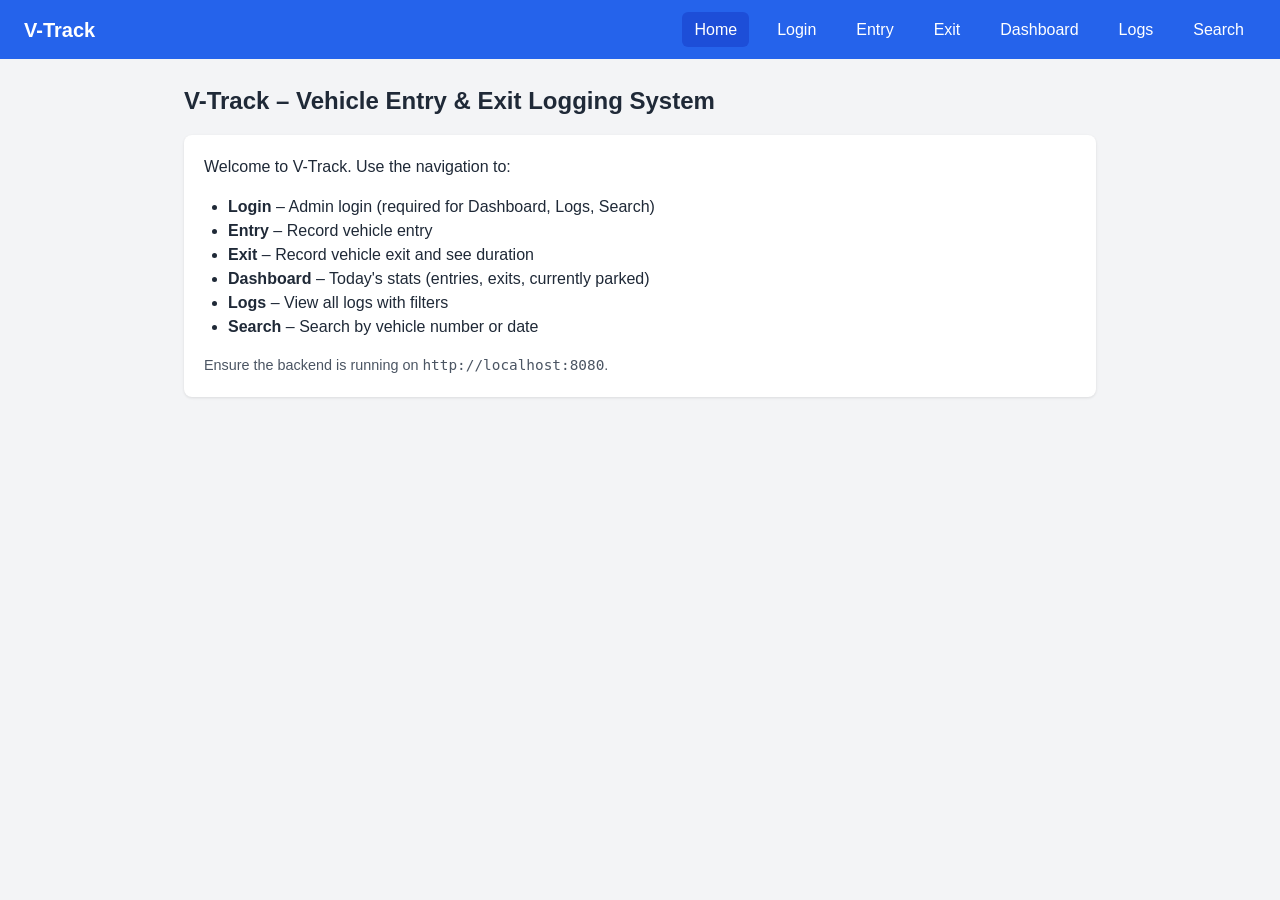
==== frontend/index.html @ 91839b7a "Initial commit: V-Track backend and frontend" ====
<!DOCTYPE html>
<html lang="en">
<head>
  <meta charset="UTF-8">
  <meta name="viewport" content="width=device-width, initial-scale=1.0">
  <title>V-Track - Vehicle Entry & Exit Logging</title>
  <link rel="stylesheet" href="css/styles.css">
</head>
<body>
  <nav class="nav">
    <span class="nav-brand">V-Track</span>
    <div class="nav-links">
      <a href="index.html" class="active">Home</a>
      <a href="login.html">Login</a>
      <a href="entry.html">Entry</a>
      <a href="exit.html">Exit</a>
      <a href="dashboard.html">Dashboard</a>
      <a href="logs.html">Logs</a>
      <a href="search.html">Search</a>
    </div>
  </nav>

  <div class="container">
    <h1 class="page-title">V-Track – Vehicle Entry & Exit Logging System</h1>
    <div class="card">
      <p>Welcome to V-Track. Use the navigation to:</p>
      <ul style="margin: 1rem 0 1rem 1.5rem;">
        <li><strong>Login</strong> – Admin login (required for Dashboard, Logs, Search)</li>
        <li><strong>Entry</strong> – Record vehicle entry</li>
        <li><strong>Exit</strong> – Record vehicle exit and see duration</li>
        <li><strong>Dashboard</strong> – Today's stats (entries, exits, currently parked)</li>
        <li><strong>Logs</strong> – View all logs with filters</li>
        <li><strong>Search</strong> – Search by vehicle number or date</li>
      </ul>
      <p class="text-muted">Ensure the backend is running on <code>http://localhost:8080</code>.</p>
    </div>
  </div>

  <script src="js/api.js"></script>
</body>
</html>
---- frontend/css/styles.css ----
/* ===========================================
   V-Track Frontend - Shared Styles
   Clean, responsive layout
   =========================================== */

:root {
  --primary: #2563eb;
  --primary-dark: #1d4ed8;
  --success: #16a34a;
  --danger: #dc2626;
  --warning: #ea580c;
  --gray-100: #f3f4f6;
  --gray-200: #e5e7eb;
  --gray-600: #4b5563;
  --gray-800: #1f2937;
  --white: #ffffff;
  --overstay-bg: #fef2f2;
  --overstay-border: #dc2626;
}

* {
  box-sizing: border-box;
  margin: 0;
  padding: 0;
}

body {
  font-family: 'Segoe UI', Tahoma, Geneva, Verdana, sans-serif;
  background: var(--gray-100);
  color: var(--gray-800);
  line-height: 1.5;
  min-height: 100vh;
}

/* Navigation */
.nav {
  background: var(--primary);
  color: var(--white);
  padding: 0.75rem 1.5rem;
  display: flex;
  align-items: center;
  justify-content: space-between;
  flex-wrap: wrap;
  gap: 0.5rem;
}

.nav-brand {
  font-size: 1.25rem;
  font-weight: 700;
}

.nav-links {
  display: flex;
  gap: 1rem;
  flex-wrap: wrap;
}

.nav-links a {
  color: var(--white);
  text-decoration: none;
  padding: 0.35rem 0.75rem;
  border-radius: 0.375rem;
}

.nav-links a:hover {
  background: rgba(255, 255, 255, 0.2);
}

.nav-links a.active {
  background: var(--primary-dark);
}

/* Main content */
.container {
  max-width: 960px;
  margin: 0 auto;
  padding: 1.5rem;
}

.page-title {
  font-size: 1.5rem;
  margin-bottom: 1rem;
  color: var(--gray-800);
}

/* Cards */
.card {
  background: var(--white);
  border-radius: 0.5rem;
  box-shadow: 0 1px 3px rgba(0, 0, 0, 0.1);
  padding: 1.25rem;
  margin-bottom: 1rem;
}

.card-title {
  font-size: 1rem;
  font-weight: 600;
  margin-bottom: 0.5rem;
  color: var(--gray-600);
}

.card-value {
  font-size: 1.75rem;
  font-weight: 700;
  color: var(--primary);
}

/* Dashboard grid */
.dashboard-grid {
  display: grid;
  grid-template-columns: repeat(auto-fit, minmax(200px, 1fr));
  gap: 1rem;
  margin-bottom: 1.5rem;
}

/* Forms */
.form-group {
  margin-bottom: 1rem;
}

.form-group label {
  display: block;
  font-weight: 500;
  margin-bottom: 0.35rem;
  color: var(--gray-800);
}

.form-group input,
.form-group select,
.form-group textarea {
  width: 100%;
  padding: 0.5rem 0.75rem;
  border: 1px solid var(--gray-200);
  border-radius: 0.375rem;
  font-size: 1rem;
}

.form-group input:focus,
.form-group select:focus {
  outline: none;
  border-color: var(--primary);
  box-shadow: 0 0 0 2px rgba(37, 99, 235, 0.2);
}

/* Buttons */
.btn {
  display: inline-block;
  padding: 0.5rem 1rem;
  font-size: 1rem;
  font-weight: 500;
  border: none;
  border-radius: 0.375rem;
  cursor: pointer;
  text-decoration: none;
  text-align: center;
}

.btn-primary {
  background: var(--primary);
  color: var(--white);
}

.btn-primary:hover {
  background: var(--primary-dark);
}

.btn-success {
  background: var(--success);
  color: var(--white);
}

.btn-success:hover {
  filter: brightness(1.1);
}

.btn-danger {
  background: var(--danger);
  color: var(--white);
}

.btn-secondary {
  background: var(--gray-600);
  color: var(--white);
}

/* Table */
.table-wrap {
  overflow-x: auto;
}

table {
  width: 100%;
  border-collapse: collapse;
  font-size: 0.9rem;
}

th, td {
  padding: 0.6rem 0.75rem;
  text-align: left;
  border-bottom: 1px solid var(--gray-200);
}

th {
  background: var(--gray-100);
  font-weight: 600;
  color: var(--gray-800);
}

tr:hover {
  background: var(--gray-100);
}

tr.overstay {
  background: var(--overstay-bg);
  border-left: 3px solid var(--overstay-border);
}

/* Alerts */
.alert {
  padding: 0.75rem 1rem;
  border-radius: 0.375rem;
  margin-bottom: 1rem;
}

.alert-success {
  background: #dcfce7;
  color: #166534;
  border: 1px solid #86efac;
}

.alert-error {
  background: #fee2e2;
  color: #991b1b;
  border: 1px solid #fca5a5;
}

.alert-warning {
  background: #ffedd5;
  color: #9a3412;
  border: 1px solid #fdba74;
}

/* Modal / Popup */
.modal-overlay {
  position: fixed;
  top: 0;
  left: 0;
  right: 0;
  bottom: 0;
  background: rgba(0, 0, 0, 0.5);
  display: flex;
  align-items: center;
  justify-content: center;
  z-index: 1000;
}

.modal {
  background: var(--white);
  padding: 1.5rem;
  border-radius: 0.5rem;
  max-width: 400px;
  width: 90%;
  box-shadow: 0 10px 25px rgba(0, 0, 0, 0.2);
}

.modal h3 {
  margin-bottom: 0.75rem;
}

.modal-actions {
  margin-top: 1rem;
  display: flex;
  gap: 0.5rem;
  justify-content: flex-end;
}

/* Search / filters */
.filters {
  display: flex;
  gap: 1rem;
  flex-wrap: wrap;
  align-items: flex-end;
  margin-bottom: 1rem;
}

.filters .form-group {
  margin-bottom: 0;
}

.filters label {
  margin-bottom: 0.25rem;
}

/* Responsive */
@media (max-width: 600px) {
  .nav {
    flex-direction: column;
    align-items: flex-start;
  }

  .container {
    padding: 1rem;
  }

  th, td {
    padding: 0.5rem;
    font-size: 0.85rem;
  }
}

/* Utility */
.text-muted {
  color: var(--gray-600);
  font-size: 0.9rem;
}

.mt-1 { margin-top: 0.5rem; }
.mt-2 { margin-top: 1rem; }
.mb-2 { margin-bottom: 1rem; }
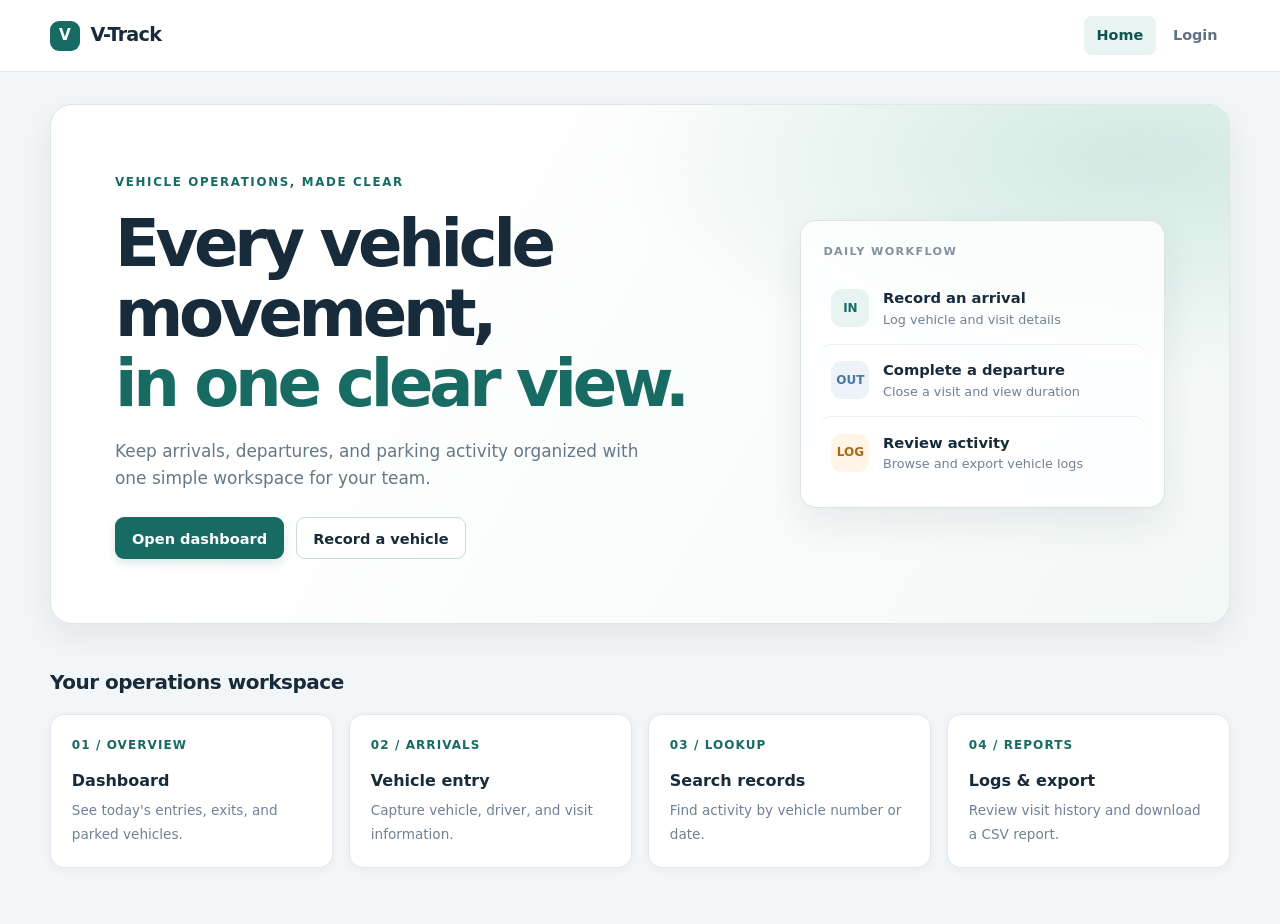
==== commit c21c8c56: "improve the UI and layout for the project" ====
--- a/frontend/index.html
+++ b/frontend/index.html
@@ -3,38 +3,85 @@
 <head>
   <meta charset="UTF-8">
   <meta name="viewport" content="width=device-width, initial-scale=1.0">
-  <title>V-Track - Vehicle Entry & Exit Logging</title>
+  <title>V-Track | Vehicle Operations</title>
   <link rel="stylesheet" href="css/styles.css">
 </head>
 <body>
   <nav class="nav">
     <span class="nav-brand">V-Track</span>
     <div class="nav-links">
-      <a href="index.html" class="active">Home</a>
+      <a href="index.html">Home</a>
       <a href="login.html">Login</a>
-      <a href="entry.html">Entry</a>
-      <a href="exit.html">Exit</a>
-      <a href="dashboard.html">Dashboard</a>
-      <a href="logs.html">Logs</a>
-      <a href="search.html">Search</a>
     </div>
   </nav>
 
-  <div class="container">
-    <h1 class="page-title">V-Track – Vehicle Entry & Exit Logging System</h1>
-    <div class="card">
-      <p>Welcome to V-Track. Use the navigation to:</p>
-      <ul style="margin: 1rem 0 1rem 1.5rem;">
-        <li><strong>Login</strong> – Admin login (required for Dashboard, Logs, Search)</li>
-        <li><strong>Entry</strong> – Record vehicle entry</li>
-        <li><strong>Exit</strong> – Record vehicle exit and see duration</li>
-        <li><strong>Dashboard</strong> – Today's stats (entries, exits, currently parked)</li>
-        <li><strong>Logs</strong> – View all logs with filters</li>
-        <li><strong>Search</strong> – Search by vehicle number or date</li>
-      </ul>
-      <p class="text-muted">Ensure the backend is running on <code>http://localhost:8080</code>.</p>
-    </div>
-  </div>
+  <main class="container home-page">
+    <section class="hero">
+      <div class="hero-copy">
+        <span class="eyebrow">VEHICLE OPERATIONS, MADE CLEAR</span>
+        <h1>Every vehicle movement,<br><span>in one clear view.</span></h1>
+        <p class="hero-description">
+          Keep arrivals, departures, and parking activity organized with one simple
+          workspace for your team.
+        </p>
+        <div class="hero-actions">
+          <a class="btn btn-primary" href="login.html">Open dashboard</a>
+          <a class="btn btn-outline" href="entry.html">Record a vehicle</a>
+        </div>
+      </div>
+
+      <aside class="hero-panel" aria-label="Vehicle operations workflow">
+        <p class="panel-heading">DAILY WORKFLOW</p>
+        <a class="workflow-link" href="entry.html">
+          <span class="workflow-icon" aria-hidden="true">IN</span>
+          <span>
+            <span class="workflow-title">Record an arrival</span>
+            <span class="workflow-description">Log vehicle and visit details</span>
+          </span>
+        </a>
+        <a class="workflow-link" href="exit.html">
+          <span class="workflow-icon" aria-hidden="true">OUT</span>
+          <span>
+            <span class="workflow-title">Complete a departure</span>
+            <span class="workflow-description">Close a visit and view duration</span>
+          </span>
+        </a>
+        <a class="workflow-link" href="logs.html">
+          <span class="workflow-icon" aria-hidden="true">LOG</span>
+          <span>
+            <span class="workflow-title">Review activity</span>
+            <span class="workflow-description">Browse and export vehicle logs</span>
+          </span>
+        </a>
+      </aside>
+    </section>
+
+    <section aria-labelledby="toolsHeading">
+      <h2 class="section-heading" id="toolsHeading">Your operations workspace</h2>
+      <div class="feature-grid">
+        <a class="feature-card" href="dashboard.html">
+          <span class="feature-index">01 / OVERVIEW</span>
+          <strong>Dashboard</strong>
+          <span>See today's entries, exits, and parked vehicles.</span>
+        </a>
+        <a class="feature-card" href="entry.html">
+          <span class="feature-index">02 / ARRIVALS</span>
+          <strong>Vehicle entry</strong>
+          <span>Capture vehicle, driver, and visit information.</span>
+        </a>
+        <a class="feature-card" href="search.html">
+          <span class="feature-index">03 / LOOKUP</span>
+          <strong>Search records</strong>
+          <span>Find activity by vehicle number or date.</span>
+        </a>
+        <a class="feature-card" href="logs.html">
+          <span class="feature-index">04 / REPORTS</span>
+          <strong>Logs &amp; export</strong>
+          <span>Review visit history and download a CSV report.</span>
+        </a>
+      </div>
+    </section>
+  </main>
 
   <script src="js/api.js"></script>
 </body>
--- a/frontend/css/styles.css
+++ b/frontend/css/styles.css
@@ -1,21 +1,22 @@
-/* ===========================================
-   V-Track Frontend - Shared Styles
-   Clean, responsive layout
-   =========================================== */
-
 :root {
-  --primary: #2563eb;
-  --primary-dark: #1d4ed8;
-  --success: #16a34a;
-  --danger: #dc2626;
-  --warning: #ea580c;
-  --gray-100: #f3f4f6;
-  --gray-200: #e5e7eb;
-  --gray-600: #4b5563;
-  --gray-800: #1f2937;
-  --white: #ffffff;
-  --overstay-bg: #fef2f2;
-  --overstay-border: #dc2626;
+  color-scheme: light;
+  --primary: #176b63;
+  --primary-dark: #10544e;
+  --primary-soft: #e8f4f1;
+  --navy: #172b3a;
+  --text: #243746;
+  --muted: #718096;
+  --surface: #ffffff;
+  --page: #f3f6f8;
+  --border: #e2e8ee;
+  --success: #18845b;
+  --danger: #c24145;
+  --warning: #b66a16;
+  --overstay-bg: #fff3f1;
+  --overstay-border: #db625c;
+  --shadow-sm: 0 2px 8px rgba(23, 43, 58, 0.05);
+  --shadow-md: 0 12px 32px rgba(23, 43, 58, 0.08);
+  --radius: 14px;
 }
 
 * {
@@ -25,139 +26,282 @@
 }
 
 body {
-  font-family: 'Segoe UI', Tahoma, Geneva, Verdana, sans-serif;
-  background: var(--gray-100);
-  color: var(--gray-800);
-  line-height: 1.5;
   min-height: 100vh;
+  background: var(--page);
+  color: var(--text);
+  font-family: Inter, ui-sans-serif, system-ui, -apple-system, BlinkMacSystemFont, "Segoe UI", sans-serif;
+  font-size: 15px;
+  line-height: 1.6;
+  -webkit-font-smoothing: antialiased;
+}
+
+::selection {
+  background: #c6e7df;
+  color: var(--navy);
+}
+
+a {
+  color: inherit;
+}
+
+a:focus-visible,
+button:focus-visible,
+input:focus-visible,
+select:focus-visible,
+textarea:focus-visible {
+  outline: 3px solid rgba(23, 107, 99, 0.25);
+  outline-offset: 2px;
 }
 
 /* Navigation */
 .nav {
+  min-height: 72px;
+  padding: 0.8rem max(1.5rem, calc((100vw - 1180px) / 2));
+  display: flex;
+  align-items: center;
+  justify-content: flex-start;
+  gap: 1.5rem;
+  background: var(--surface);
+  border-bottom: 1px solid var(--border);
+}
+
+.nav-brand {
+  display: inline-flex;
+  align-items: center;
+  gap: 0.65rem;
+  color: var(--navy);
+  font-size: 1.2rem;
+  font-weight: 750;
+  letter-spacing: -0.04em;
+  white-space: nowrap;
+}
+
+.nav-brand::before {
+  width: 30px;
+  height: 30px;
+  display: inline-grid;
+  place-items: center;
+  border-radius: 9px;
   background: var(--primary);
-  color: var(--white);
-  padding: 0.75rem 1.5rem;
-  display: flex;
-  align-items: center;
-  justify-content: space-between;
+  color: white;
+  content: "V";
+  font-size: 0.95rem;
+  font-weight: 800;
+  letter-spacing: 0;
+}
+
+.nav-links {
+  display: flex;
+  align-items: center;
+  justify-content: flex-end;
+  margin-left: auto;
+  gap: 0.3rem;
   flex-wrap: wrap;
-  gap: 0.5rem;
-}
-
-.nav-brand {
-  font-size: 1.25rem;
-  font-weight: 700;
-}
-
-.nav-links {
-  display: flex;
-  gap: 1rem;
-  flex-wrap: wrap;
 }
 
 .nav-links a {
-  color: var(--white);
+  padding: 0.48rem 0.78rem;
+  border-radius: 8px;
+  color: #607181;
+  font-size: 0.9rem;
+  font-weight: 550;
   text-decoration: none;
-  padding: 0.35rem 0.75rem;
-  border-radius: 0.375rem;
+  transition: color 150ms ease, background 150ms ease;
 }
 
 .nav-links a:hover {
-  background: rgba(255, 255, 255, 0.2);
+  background: #f1f5f6;
+  color: var(--navy);
 }
 
 .nav-links a.active {
-  background: var(--primary-dark);
-}
-
-/* Main content */
+  background: var(--primary-soft);
+  color: var(--primary-dark);
+  font-weight: 650;
+}
+
+.nav-toggle {
+  display: none;
+  width: 42px;
+  height: 42px;
+  align-items: center;
+  justify-content: center;
+  flex-direction: column;
+  gap: 5px;
+  border: 1px solid var(--border);
+  border-radius: 10px;
+  background: #fff;
+  cursor: pointer;
+}
+
+.nav-toggle span {
+  width: 18px;
+  height: 2px;
+  border-radius: 2px;
+  background: var(--navy);
+}
+
+/* Page layout */
 .container {
-  max-width: 960px;
+  width: min(100% - 3rem, 1180px);
   margin: 0 auto;
-  padding: 1.5rem;
+  padding: 2.4rem 0 3.5rem;
 }
 
 .page-title {
-  font-size: 1.5rem;
-  margin-bottom: 1rem;
-  color: var(--gray-800);
-}
-
-/* Cards */
+  margin-bottom: 0.35rem;
+  color: var(--navy);
+  font-size: clamp(1.7rem, 3vw, 2.15rem);
+  font-weight: 720;
+  letter-spacing: -0.045em;
+  line-height: 1.2;
+}
+
+.container > .text-muted {
+  margin-bottom: 1.5rem;
+}
+
+.text-muted {
+  color: var(--muted);
+  font-size: 0.93rem;
+}
+
+.page-intro {
+  margin: 0.55rem 0 1.4rem;
+  color: var(--muted);
+  text-align: center;
+}
+
+/* Cards and dashboard metrics */
 .card {
-  background: var(--white);
-  border-radius: 0.5rem;
-  box-shadow: 0 1px 3px rgba(0, 0, 0, 0.1);
-  padding: 1.25rem;
-  margin-bottom: 1rem;
+  margin-bottom: 1.15rem;
+  padding: 1.45rem;
+  overflow: hidden;
+  border: 1px solid var(--border);
+  border-radius: var(--radius);
+  background: var(--surface);
+  box-shadow: var(--shadow-sm);
 }
 
 .card-title {
-  font-size: 1rem;
-  font-weight: 600;
-  margin-bottom: 0.5rem;
-  color: var(--gray-600);
+  margin-bottom: 0.4rem;
+  color: var(--muted);
+  font-size: 0.88rem;
+  font-weight: 650;
+  letter-spacing: 0.01em;
 }
 
 .card-value {
-  font-size: 1.75rem;
-  font-weight: 700;
-  color: var(--primary);
-}
-
-/* Dashboard grid */
+  color: var(--navy);
+  font-size: clamp(2rem, 4vw, 2.5rem);
+  font-weight: 750;
+  letter-spacing: -0.05em;
+  line-height: 1.15;
+}
+
 .dashboard-grid {
   display: grid;
-  grid-template-columns: repeat(auto-fit, minmax(200px, 1fr));
+  grid-template-columns: repeat(auto-fit, minmax(210px, 1fr));
   gap: 1rem;
-  margin-bottom: 1.5rem;
+  margin: 1.2rem 0 1.5rem;
+}
+
+.dashboard-grid .card {
+  position: relative;
+  min-height: 136px;
+  margin: 0;
+  padding: 1.35rem 1.45rem;
+}
+
+.dashboard-grid .card::before {
+  position: absolute;
+  inset: 0 auto 0 0;
+  width: 4px;
+  background: var(--primary);
+  content: "";
+}
+
+.dashboard-grid .card:nth-child(2)::before {
+  background: #5685b8;
+}
+
+.dashboard-grid .card:nth-child(3)::before {
+  background: #d29a43;
 }
 
 /* Forms */
 .form-group {
-  margin-bottom: 1rem;
+  margin-bottom: 1.1rem;
 }
 
 .form-group label {
   display: block;
-  font-weight: 500;
-  margin-bottom: 0.35rem;
-  color: var(--gray-800);
+  margin-bottom: 0.42rem;
+  color: #334858;
+  font-size: 0.9rem;
+  font-weight: 620;
 }
 
 .form-group input,
 .form-group select,
 .form-group textarea {
   width: 100%;
-  padding: 0.5rem 0.75rem;
-  border: 1px solid var(--gray-200);
-  border-radius: 0.375rem;
-  font-size: 1rem;
+  min-height: 46px;
+  padding: 0.68rem 0.85rem;
+  border: 1px solid #d5dfe6;
+  border-radius: 9px;
+  background: #fff;
+  color: var(--text);
+  font: inherit;
+  transition: border-color 150ms ease, box-shadow 150ms ease;
+}
+
+.form-group input::placeholder,
+.form-group textarea::placeholder {
+  color: #9aa8b4;
 }
 
 .form-group input:focus,
-.form-group select:focus {
+.form-group select:focus,
+.form-group textarea:focus {
+  border-color: var(--primary);
+  box-shadow: 0 0 0 3px rgba(23, 107, 99, 0.12);
   outline: none;
-  border-color: var(--primary);
-  box-shadow: 0 0 0 2px rgba(37, 99, 235, 0.2);
 }
 
 /* Buttons */
 .btn {
-  display: inline-block;
-  padding: 0.5rem 1rem;
-  font-size: 1rem;
-  font-weight: 500;
-  border: none;
-  border-radius: 0.375rem;
+  min-height: 42px;
+  display: inline-flex;
+  align-items: center;
+  justify-content: center;
+  padding: 0.62rem 1rem;
+  border: 1px solid transparent;
+  border-radius: 9px;
   cursor: pointer;
+  font: inherit;
+  font-size: 0.91rem;
+  font-weight: 650;
+  line-height: 1.2;
+  text-align: center;
   text-decoration: none;
-  text-align: center;
+  transition: transform 150ms ease, background 150ms ease, box-shadow 150ms ease;
+}
+
+.btn:hover {
+  transform: translateY(-1px);
+}
+
+.btn:disabled {
+  cursor: wait;
+  opacity: 0.65;
+  transform: none;
 }
 
 .btn-primary {
   background: var(--primary);
-  color: var(--white);
+  color: #fff;
+  box-shadow: 0 4px 10px rgba(23, 107, 99, 0.16);
 }
 
 .btn-primary:hover {
@@ -166,154 +310,832 @@
 
 .btn-success {
   background: var(--success);
-  color: var(--white);
+  color: #fff;
 }
 
 .btn-success:hover {
-  filter: brightness(1.1);
+  background: #126d4a;
 }
 
 .btn-danger {
   background: var(--danger);
-  color: var(--white);
+  color: #fff;
 }
 
 .btn-secondary {
-  background: var(--gray-600);
-  color: var(--white);
-}
-
-/* Table */
+  border-color: var(--border);
+  background: #fff;
+  color: #485c6b;
+}
+
+.btn-secondary:hover {
+  background: #f6f8f9;
+}
+
+/* Tables */
 .table-wrap {
   overflow-x: auto;
+  border: 1px solid var(--border);
+  border-radius: 12px;
+  background: var(--surface);
+  box-shadow: var(--shadow-sm);
 }
 
 table {
   width: 100%;
   border-collapse: collapse;
   font-size: 0.9rem;
-}
-
-th, td {
-  padding: 0.6rem 0.75rem;
+  white-space: nowrap;
+}
+
+th,
+td {
+  padding: 0.85rem 1rem;
+  border-bottom: 1px solid #edf1f4;
   text-align: left;
-  border-bottom: 1px solid var(--gray-200);
 }
 
 th {
-  background: var(--gray-100);
-  font-weight: 600;
-  color: var(--gray-800);
-}
-
-tr:hover {
-  background: var(--gray-100);
+  background: #f7f9fa;
+  color: #607181;
+  font-size: 0.76rem;
+  font-weight: 700;
+  letter-spacing: 0.055em;
+  text-transform: uppercase;
+}
+
+td {
+  color: #405463;
+}
+
+tbody tr:last-child td {
+  border-bottom: 0;
+}
+
+tbody tr:hover {
+  background: #f8fbfa;
 }
 
 tr.overstay {
   background: var(--overstay-bg);
-  border-left: 3px solid var(--overstay-border);
+  box-shadow: inset 3px 0 var(--overstay-border);
 }
 
 /* Alerts */
 .alert {
-  padding: 0.75rem 1rem;
-  border-radius: 0.375rem;
   margin-bottom: 1rem;
+  padding: 0.8rem 1rem;
+  border: 1px solid transparent;
+  border-radius: 10px;
+  font-size: 0.92rem;
 }
 
 .alert-success {
-  background: #dcfce7;
-  color: #166534;
-  border: 1px solid #86efac;
+  border-color: #b9e4d1;
+  background: #edf9f2;
+  color: #17633f;
 }
 
 .alert-error {
-  background: #fee2e2;
-  color: #991b1b;
-  border: 1px solid #fca5a5;
+  border-color: #f0c4c1;
+  background: #fff2f1;
+  color: #963b37;
 }
 
 .alert-warning {
-  background: #ffedd5;
-  color: #9a3412;
-  border: 1px solid #fdba74;
-}
-
-/* Modal / Popup */
+  border-color: #f1d7b4;
+  background: #fff8eb;
+  color: #8d5415;
+}
+
+/* Modal */
 .modal-overlay {
   position: fixed;
-  top: 0;
-  left: 0;
-  right: 0;
-  bottom: 0;
-  background: rgba(0, 0, 0, 0.5);
+  inset: 0;
+  z-index: 1000;
   display: flex;
   align-items: center;
   justify-content: center;
-  z-index: 1000;
+  padding: 1rem;
+  background: rgba(15, 30, 42, 0.55);
+  backdrop-filter: blur(3px);
 }
 
 .modal {
-  background: var(--white);
+  width: min(100%, 440px);
+  padding: 1.7rem;
+  border: 1px solid var(--border);
+  border-radius: 16px;
+  background: var(--surface);
+  box-shadow: var(--shadow-md);
+}
+
+.modal h3 {
+  margin-bottom: 0.6rem;
+  color: var(--navy);
+  font-size: 1.2rem;
+}
+
+.modal-actions {
+  display: flex;
+  justify-content: flex-end;
+  gap: 0.6rem;
+  margin-top: 1.25rem;
+}
+
+/* Search and filter controls */
+.filters {
+  display: flex;
+  align-items: flex-end;
+  flex-wrap: wrap;
+  gap: 0.8rem;
+  margin-bottom: 1.25rem;
+}
+
+.filters .form-group {
+  min-width: 190px;
+  flex: 1 1 190px;
+  margin-bottom: 0;
+}
+
+.filters .btn {
+  margin-bottom: 0;
+}
+
+/* Landing page */
+.home-page {
+  padding-top: 2rem;
+}
+
+.login-page {
+  max-width: 520px;
+  padding-top: clamp(2.5rem, 9vh, 6rem);
+}
+
+.login-page .page-title,
+.login-page > .text-muted {
+  text-align: center;
+}
+
+.login-page .card {
+  margin-inline: auto;
+}
+
+.form-page .page-title {
+  text-align: center;
+}
+
+.form-page > .card {
+  margin-inline: auto;
+}
+
+.form-page > #exitResult {
+  max-width: 500px;
+}
+
+.hero {
+  position: relative;
+  display: grid;
+  grid-template-columns: minmax(0, 1.25fr) minmax(300px, 0.75fr);
+  gap: clamp(2rem, 6vw, 5rem);
+  align-items: center;
+  min-height: 390px;
+  margin-bottom: 2.6rem;
+  padding: clamp(2rem, 5vw, 4rem);
+  overflow: hidden;
+  border: 1px solid #dbe8e5;
+  border-radius: 22px;
+  background:
+    radial-gradient(ellipse at 92% 10%, rgba(181, 219, 208, 0.55), transparent 34%),
+    linear-gradient(120deg, #fff 25%, #f2f8f6 100%);
+  box-shadow: var(--shadow-md);
+}
+
+.hero-copy {
+  position: relative;
+  z-index: 1;
+  max-width: 650px;
+}
+
+.eyebrow {
+  display: inline-block;
+  margin-bottom: 1rem;
+  color: var(--primary);
+  font-size: 0.74rem;
+  font-weight: 750;
+  letter-spacing: 0.14em;
+}
+
+.hero h1 {
+  color: var(--navy);
+  font-size: clamp(2.35rem, 5.3vw, 4.1rem);
+  font-weight: 760;
+  letter-spacing: -0.065em;
+  line-height: 1.07;
+}
+
+.hero h1 span {
+  color: var(--primary);
+}
+
+.hero-description {
+  max-width: 530px;
+  margin-top: 1.2rem;
+  color: #657887;
+  font-size: 1.06rem;
+}
+
+.hero-actions {
+  display: flex;
+  flex-wrap: wrap;
+  gap: 0.75rem;
+  margin-top: 1.6rem;
+}
+
+.btn-outline {
+  border-color: #cbd9d7;
+  background: rgba(255, 255, 255, 0.78);
+  color: var(--navy);
+}
+
+.btn-outline:hover {
+  background: #fff;
+}
+
+.hero-panel {
+  padding: 1.2rem;
+  border: 1px solid rgba(214, 227, 223, 0.9);
+  border-radius: 16px;
+  background: rgba(255, 255, 255, 0.82);
+  box-shadow: 0 16px 38px rgba(23, 43, 58, 0.08);
+  backdrop-filter: blur(8px);
+}
+
+.panel-heading {
+  margin: 0.15rem 0.2rem 0.75rem;
+  color: #82919d;
+  font-size: 0.7rem;
+  font-weight: 750;
+  letter-spacing: 0.12em;
+}
+
+.workflow-link {
+  display: flex;
+  align-items: center;
+  gap: 0.85rem;
+  padding: 0.85rem 0.7rem;
+  border-radius: 11px;
+  text-decoration: none;
+  transition: background 150ms ease, transform 150ms ease;
+}
+
+.workflow-link + .workflow-link {
+  border-top: 1px solid #edf1f2;
+}
+
+.workflow-link:hover {
+  transform: translateX(3px);
+  background: #f4f8f7;
+}
+
+.workflow-icon {
+  width: 38px;
+  height: 38px;
+  display: grid;
+  flex: 0 0 38px;
+  place-items: center;
+  border-radius: 11px;
+  background: var(--primary-soft);
+  color: var(--primary);
+  font-size: 0.75rem;
+  font-weight: 750;
+}
+
+.workflow-link:nth-of-type(2) .workflow-icon {
+  background: #edf3fa;
+  color: #4c77a5;
+}
+
+.workflow-link:nth-of-type(3) .workflow-icon {
+  background: #fff4e5;
+  color: #a76a1b;
+}
+
+.workflow-title {
+  display: block;
+  color: var(--navy);
+  font-size: 0.92rem;
+  font-weight: 680;
+}
+
+.workflow-description {
+  display: block;
+  color: var(--muted);
+  font-size: 0.8rem;
+}
+
+.section-heading {
+  margin-bottom: 1rem;
+  color: var(--navy);
+  font-size: 1.25rem;
+  font-weight: 700;
+  letter-spacing: -0.025em;
+}
+
+.feature-grid {
+  display: grid;
+  grid-template-columns: repeat(4, minmax(0, 1fr));
+  gap: 1rem;
+}
+
+.feature-card {
+  min-height: 150px;
+  padding: 1.3rem;
+  border: 1px solid var(--border);
+  border-radius: var(--radius);
+  background: var(--surface);
+  box-shadow: var(--shadow-sm);
+  text-decoration: none;
+  transition: transform 160ms ease, box-shadow 160ms ease, border-color 160ms ease;
+}
+
+.feature-card:hover {
+  transform: translateY(-3px);
+  border-color: #c4d9d4;
+  box-shadow: var(--shadow-md);
+}
+
+.feature-index {
+  display: block;
+  margin-bottom: 0.8rem;
+  color: var(--primary);
+  font-size: 0.75rem;
+  font-weight: 750;
+  letter-spacing: 0.09em;
+}
+
+.feature-card strong {
+  display: block;
+  margin-bottom: 0.3rem;
+  color: var(--navy);
+  font-size: 1rem;
+}
+
+.feature-card span:last-child {
+  color: var(--muted);
+  font-size: 0.85rem;
+}
+
+/* Recent history and paging */
+.history-section {
+  margin-top: 2.4rem;
+}
+
+.history-header,
+.dashboard-header,
+.section-header {
+  display: flex;
+  align-items: center;
+  justify-content: space-between;
+  gap: 1.25rem;
+}
+
+.history-header {
+  margin-bottom: 1rem;
+}
+
+.history-header .section-heading,
+.section-header .section-heading {
+  margin-bottom: 0.2rem;
+}
+
+.history-header .text-muted,
+.section-header .text-muted {
+  margin-bottom: 0;
+}
+
+.history-search {
+  width: min(100%, 360px);
+  flex: 0 1 360px;
+}
+
+.history-search input {
+  width: 100%;
+  min-height: 44px;
+  padding: 0.65rem 0.85rem;
+  border: 1px solid #d5dfe6;
+  border-radius: 9px;
+  background: #fff;
+  color: var(--text);
+  font: inherit;
+}
+
+.history-search input:focus {
+  border-color: var(--primary);
+  box-shadow: 0 0 0 3px rgba(23, 107, 99, 0.12);
+  outline: none;
+}
+
+.history-search input:disabled {
+  background: #f3f6f7;
+  cursor: not-allowed;
+}
+
+.history-login-note {
+  margin-bottom: 0.85rem;
+  color: var(--muted);
+  font-size: 0.9rem;
+}
+
+.history-login-note a,
+.text-link {
+  color: var(--primary);
+  font-weight: 650;
+  text-decoration: none;
+}
+
+.history-login-note a:hover,
+.text-link:hover {
+  color: var(--primary-dark);
+  text-decoration: underline;
+}
+
+.table-empty {
   padding: 1.5rem;
-  border-radius: 0.5rem;
-  max-width: 400px;
-  width: 90%;
-  box-shadow: 0 10px 25px rgba(0, 0, 0, 0.2);
-}
-
-.modal h3 {
-  margin-bottom: 0.75rem;
-}
-
-.modal-actions {
-  margin-top: 1rem;
+  color: var(--muted);
+  text-align: center;
+  white-space: normal;
+}
+
+.table-pagination {
+  display: flex;
+  align-items: center;
+  justify-content: space-between;
+  gap: 1rem;
+  margin-top: 0.9rem;
+}
+
+.pagination-summary {
+  color: var(--muted);
+  font-size: 0.85rem;
+}
+
+.pagination-actions {
   display: flex;
   gap: 0.5rem;
+}
+
+.btn-small {
+  min-height: 36px;
+  padding: 0.45rem 0.75rem;
+  font-size: 0.83rem;
+}
+
+.btn:disabled {
+  cursor: not-allowed;
+  opacity: 0.5;
+  transform: none;
+}
+
+.status-pill {
+  display: inline-flex;
+  align-items: center;
+  padding: 0.22rem 0.55rem;
+  border-radius: 999px;
+  font-size: 0.73rem;
+  font-weight: 700;
+  line-height: 1.35;
+  white-space: nowrap;
+}
+
+.status-in {
+  background: #e7f5ed;
+  color: #17633f;
+}
+
+.status-out {
+  background: #edf3fa;
+  color: #41688e;
+}
+
+.status-unknown {
+  background: #f0f2f4;
+  color: #61717e;
+}
+
+.status-overstay {
+  margin-left: 0.35rem;
+  background: #fff0e8;
+  color: #9c4c24;
+}
+
+/* Dashboard */
+.dashboard-header {
+  margin-bottom: 1.5rem;
+}
+
+.dashboard-header .eyebrow {
+  margin-bottom: 0.4rem;
+}
+
+.dashboard-header .text-muted {
+  margin-top: 0.35rem;
+}
+
+.metric-note {
+  margin-top: 0.4rem;
+  color: var(--muted);
+  font-size: 0.82rem;
+}
+
+.chart-card,
+.activity-card {
+  padding: 1.5rem;
+}
+
+.chart-card .section-header,
+.activity-card .section-header {
+  margin-bottom: 1rem;
+}
+
+.chart-legend {
+  display: flex;
+  align-items: center;
+  gap: 1rem;
+  color: var(--muted);
+  font-size: 0.82rem;
+}
+
+.chart-legend span {
+  display: inline-flex;
+  align-items: center;
+  gap: 0.4rem;
+}
+
+.legend-dot {
+  width: 9px;
+  height: 9px;
+  display: inline-block;
+  border-radius: 50%;
+}
+
+.legend-entry,
+.chart-bar-entry {
+  background: var(--primary);
+}
+
+.legend-exit,
+.chart-bar-exit {
+  background: #80a8cf;
+}
+
+.weekly-chart {
+  min-height: 190px;
+  display: grid;
+  grid-template-columns: repeat(7, minmax(0, 1fr));
+  align-items: end;
+  gap: 0.7rem;
+  padding: 0.5rem 0.25rem 0;
+  border-bottom: 1px solid var(--border);
+  background: repeating-linear-gradient(
+    to top,
+    transparent 0,
+    transparent 47px,
+    #edf1f3 48px,
+    transparent 49px
+  );
+}
+
+.chart-day {
+  min-width: 0;
+  height: 180px;
+  display: flex;
+  align-items: center;
   justify-content: flex-end;
-}
-
-/* Search / filters */
-.filters {
-  display: flex;
-  gap: 1rem;
-  flex-wrap: wrap;
+  flex-direction: column;
+  gap: 0.55rem;
+}
+
+.chart-bars {
+  width: 100%;
+  height: 145px;
+  display: flex;
   align-items: flex-end;
-  margin-bottom: 1rem;
-}
-
-.filters .form-group {
-  margin-bottom: 0;
-}
-
-.filters label {
-  margin-bottom: 0.25rem;
-}
-
-/* Responsive */
-@media (max-width: 600px) {
-  .nav {
-    flex-direction: column;
-    align-items: flex-start;
-  }
-
-  .container {
-    padding: 1rem;
-  }
-
-  th, td {
-    padding: 0.5rem;
-    font-size: 0.85rem;
-  }
-}
-
-/* Utility */
-.text-muted {
-  color: var(--gray-600);
-  font-size: 0.9rem;
+  justify-content: center;
+  gap: clamp(3px, 1vw, 8px);
+}
+
+.chart-bar {
+  width: min(22px, 35%);
+  min-height: 3px;
+  border-radius: 5px 5px 1px 1px;
+  transition: height 220ms ease;
+}
+
+.chart-day-label {
+  color: var(--muted);
+  font-size: 0.78rem;
+}
+
+.chart-summary {
+  margin-top: 0.8rem;
+  color: var(--muted);
+  font-size: 0.84rem;
+}
+
+.sr-only {
+  position: absolute;
+  width: 1px;
+  height: 1px;
+  padding: 0;
+  overflow: hidden;
+  clip: rect(0, 0, 0, 0);
+  white-space: nowrap;
+  border: 0;
 }
 
 .mt-1 { margin-top: 0.5rem; }
 .mt-2 { margin-top: 1rem; }
 .mb-2 { margin-bottom: 1rem; }
+
+@media (max-width: 900px) {
+  .nav {
+    padding-inline: 1.5rem;
+  }
+
+  .nav-links a {
+    padding-inline: 0.55rem;
+    font-size: 0.84rem;
+  }
+
+  .hero {
+    grid-template-columns: 1fr 0.85fr;
+    gap: 1.5rem;
+  }
+
+  .feature-grid {
+    grid-template-columns: repeat(2, minmax(0, 1fr));
+  }
+}
+
+@media (max-width: 760px) {
+  .nav {
+    min-height: 64px;
+    flex-wrap: wrap;
+    gap: 0.6rem;
+    padding: 0.65rem 1rem;
+  }
+
+  .nav-brand {
+    order: 0;
+  }
+
+  .nav-toggle {
+    display: inline-flex;
+    order: 1;
+    margin-left: auto;
+  }
+
+  .nav-links {
+    width: 100%;
+    display: none;
+    order: 3;
+    margin-left: 0;
+    align-items: stretch;
+    flex-direction: column;
+    gap: 0.2rem;
+    padding: 0.35rem 0 0.25rem;
+  }
+
+  .nav.nav-open .nav-links {
+    display: flex;
+  }
+
+  .nav-links a {
+    padding: 0.65rem 0.75rem;
+  }
+
+  .hero {
+    grid-template-columns: 1fr;
+    gap: 1.6rem;
+  }
+
+  .history-header,
+  .dashboard-header,
+  .section-header {
+    align-items: flex-start;
+    flex-direction: column;
+  }
+
+  .history-search {
+    width: 100%;
+    flex-basis: auto;
+  }
+
+  .chart-legend {
+    align-self: flex-start;
+  }
+}
+
+@media (max-width: 640px) {
+  .container {
+    width: min(100% - 2rem, 1180px);
+    padding: 1.6rem 0 2.5rem;
+  }
+
+  .nav {
+    padding: 0.8rem 1rem;
+  }
+
+  .nav-links a {
+    font-size: 0.85rem;
+  }
+
+  .hero {
+    min-height: auto;
+    padding: 1.6rem;
+    border-radius: 16px;
+  }
+
+  .hero h1 {
+    font-size: clamp(2.3rem, 11vw, 3.4rem);
+  }
+
+  .hero-description {
+    font-size: 0.98rem;
+  }
+
+  .hero-actions .btn {
+    flex: 1 1 100%;
+  }
+
+  .feature-grid {
+    grid-template-columns: 1fr;
+    gap: 0.75rem;
+  }
+
+  .feature-card {
+    min-height: 0;
+  }
+
+  .card {
+    padding: 1.1rem;
+  }
+
+  .filters .form-group {
+    min-width: 100%;
+  }
+
+  .filters .btn {
+    flex: 1 1 auto;
+  }
+
+  .history-section {
+    margin-top: 1.8rem;
+  }
+
+  .table-pagination {
+    align-items: flex-start;
+    flex-direction: column;
+  }
+
+  .pagination-actions,
+  .pagination-actions .btn {
+    width: 100%;
+  }
+
+  .weekly-chart {
+    gap: 0.25rem;
+  }
+
+  .chart-bars {
+    gap: 3px;
+  }
+
+  .chart-bar {
+    width: 13px;
+  }
+
+  .chart-day-label {
+    font-size: 0.7rem;
+  }
+
+  .chart-card,
+  .activity-card {
+    padding: 1.1rem;
+  }
+
+  th,
+  td {
+    padding: 0.7rem 0.8rem;
+  }
+}
+
+@media (prefers-reduced-motion: reduce) {
+  *,
+  *::before,
+  *::after {
+    scroll-behavior: auto !important;
+    transition-duration: 0.01ms !important;
+  }
+}
